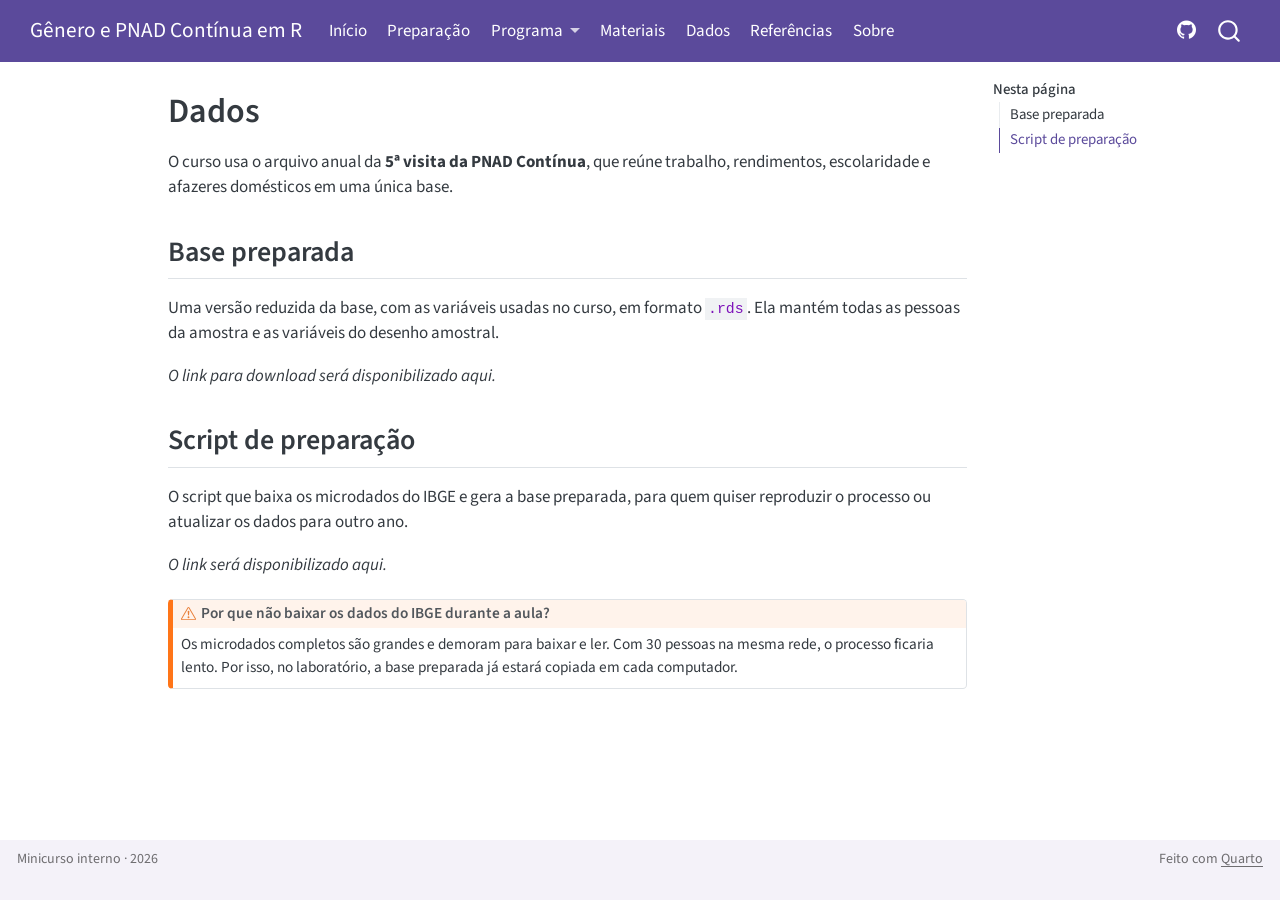
==== dados.html @ da79ea9b "Built site for gh-pages" ====
<!DOCTYPE html>
<html xmlns="http://www.w3.org/1999/xhtml" lang="pt" xml:lang="pt"><head>

<meta charset="utf-8">
<meta name="generator" content="quarto-1.10.18">

<meta name="viewport" content="width=device-width, initial-scale=1.0, user-scalable=yes">


<title>Dados – Gênero e PNAD Contínua em R</title>
<style>
/* Default styles provided by pandoc.
** See https://pandoc.org/MANUAL.html#variables-for-html for config info.
*/
span.smallcaps{font-variant: small-caps;}
div.columns{display: flex; gap: 1.5em;}
div.column{flex: auto;}
@media screen {
div.columns{gap: min(4vw, 1.5em);}
div.column{overflow-x: auto;}
}
div.hanging-indent{margin-left: 1.5em; text-indent: -1.5em;}
ul.task-list{list-style: none;}
ul.task-list li input[type="checkbox"] {
  width: 0.8em;
  margin: 0 0.8em 0.2em -1em; /* quarto-specific, see https://github.com/quarto-dev/quarto-cli/issues/4556 */ 
  vertical-align: middle;
}
</style>


<script src="site_libs/quarto-nav/quarto-nav.js"></script>
<script src="site_libs/quarto-nav/headroom.min.js"></script>
<script src="site_libs/clipboard/clipboard.min.js"></script>
<script src="site_libs/quarto-search/autocomplete.umd.js"></script>
<script src="site_libs/quarto-search/fuse.min.js"></script>
<script src="site_libs/quarto-search/quarto-search.js"></script>
<meta name="quarto:offset" content="./">
<script src="site_libs/quarto-html/quarto.js" type="module"></script>
<script src="site_libs/quarto-html/tabsets/tabsets.js" type="module"></script>
<script src="site_libs/quarto-html/popper.min.js"></script>
<script src="site_libs/quarto-html/tippy.umd.min.js"></script>
<script src="site_libs/quarto-html/anchor.min.js"></script>
<link href="site_libs/quarto-html/tippy.css" rel="stylesheet">
<link href="site_libs/quarto-html/quarto-syntax-highlighting-64a204ab8560d761af7679ceaba22944.css" rel="stylesheet" id="quarto-text-highlighting-styles">
<script src="site_libs/bootstrap/bootstrap.min.js"></script>
<link href="site_libs/bootstrap/bootstrap-icons.css" rel="stylesheet">
<link href="site_libs/bootstrap/bootstrap-3ebdaf4cea9aa4f282991ccc1f4b893b.min.css" rel="stylesheet" append-hash="true" id="quarto-bootstrap" data-mode="light">
<script id="quarto-search-options" type="application/json">{
  "location": "navbar",
  "copy-button": false,
  "collapse-after": 3,
  "panel-placement": "end",
  "type": "overlay",
  "limit": 50,
  "keyboard-shortcut": [
    "f",
    "/",
    "s"
  ],
  "show-item-context": false,
  "language": {
    "search-no-results-text": "Nenhum resultado",
    "search-matching-documents-text": "documentos correspondentes",
    "search-copy-link-title": "Copiar link para a busca",
    "search-hide-matches-text": "Esconder correspondências adicionais",
    "search-more-match-text": "mais correspondência neste documento",
    "search-more-matches-text": "mais correspondências neste documento",
    "search-clear-button-title": "Limpar",
    "search-text-placeholder": "",
    "search-detached-cancel-button-title": "Cancelar",
    "search-submit-button-title": "Enviar",
    "search-label": "Procurar"
  }
}</script>
<meta name="robots" content="noindex, nofollow">


<link rel="stylesheet" href="styles.css">
</head>

<body class="nav-fixed quarto-light">

<div id="quarto-search-results"></div>
  <header id="quarto-header" class="headroom fixed-top">
    <nav class="navbar navbar-expand-lg " data-bs-theme="dark">
      <div class="navbar-container container-fluid">
      <div class="navbar-brand-container mx-auto">
    <a class="navbar-brand" href="./index.html">
    <span class="navbar-title">Gênero e PNAD Contínua em R</span>
    </a>
  </div>
            <div id="quarto-search" class="" title="Procurar"></div>
          <button class="navbar-toggler" type="button" data-bs-toggle="collapse" data-bs-target="#navbarCollapse" aria-controls="navbarCollapse" role="menu" aria-expanded="false" aria-label="Alternar de navegação" onclick="if (window.quartoToggleHeadroom) { window.quartoToggleHeadroom(); }">
  <span class="navbar-toggler-icon"></span>
</button>
          <div class="collapse navbar-collapse" id="navbarCollapse">
            <ul class="navbar-nav navbar-nav-scroll me-auto">
  <li class="nav-item">
    <a class="nav-link" href="./index.html"> 
<span class="menu-text">Início</span></a>
  </li>  
  <li class="nav-item">
    <a class="nav-link" href="./preparacao.html"> 
<span class="menu-text">Preparação</span></a>
  </li>  
  <li class="nav-item dropdown ">
    <a class="nav-link dropdown-toggle" href="#" id="nav-menu-programa" role="link" data-bs-toggle="dropdown" aria-expanded="false">
 <span class="menu-text">Programa</span>
    </a>
    <ul class="dropdown-menu" aria-labelledby="nav-menu-programa">    
        <li>
    <a class="dropdown-item" href="./dia1.html">
 <span class="dropdown-text">Dia 1: da pergunta aos dados</span></a>
  </li>  
        <li>
    <a class="dropdown-item" href="./dia2.html">
 <span class="dropdown-text">Dia 2: dos dados às conclusões</span></a>
  </li>  
        <li>
    <a class="dropdown-item" href="./relatorio.html">
 <span class="dropdown-text">Relatório final</span></a>
  </li>  
    </ul>
  </li>
  <li class="nav-item">
    <a class="nav-link" href="./materiais.html"> 
<span class="menu-text">Materiais</span></a>
  </li>  
  <li class="nav-item">
    <a class="nav-link active" href="./dados.html" aria-current="page"> 
<span class="menu-text">Dados</span></a>
  </li>  
  <li class="nav-item">
    <a class="nav-link" href="./referencias.html"> 
<span class="menu-text">Referências</span></a>
  </li>  
  <li class="nav-item">
    <a class="nav-link" href="./about.html"> 
<span class="menu-text">Sobre</span></a>
  </li>  
</ul>
            <ul class="navbar-nav navbar-nav-scroll ms-auto">
  <li class="nav-item compact">
    <a class="nav-link" href="https://github.com/LincolnTSilva/minicurso-genero-pnadc"> <i class="bi bi-github" role="img" aria-label="Repositório no GitHub">
</i> 
<span class="menu-text"></span></a>
  </li>  
</ul>
          </div> <!-- /navcollapse -->
            <div class="quarto-navbar-tools">
</div>
      </div> <!-- /container-fluid -->
    </nav>
</header>
<!-- content -->
<div id="quarto-content" class="quarto-container page-columns page-rows-contents page-layout-article page-navbar">
<!-- sidebar -->
<!-- margin-sidebar -->
    <div id="quarto-margin-sidebar" class="sidebar margin-sidebar">
        <nav id="TOC" role="doc-toc" class="toc-active">
    <h2 id="toc-title">Nesta página</h2>
   
  <ul>
  <li><a href="#base-preparada" id="toc-base-preparada" class="nav-link active" data-scroll-target="#base-preparada">Base preparada</a></li>
  <li><a href="#script-de-preparação" id="toc-script-de-preparação" class="nav-link" data-scroll-target="#script-de-preparação">Script de preparação</a></li>
  </ul>
</nav>
    </div>
<!-- main -->
<main class="content" id="quarto-document-content">

<header id="title-block-header" class="quarto-title-block default">
<div class="quarto-title">
<h1 class="title">Dados</h1>
</div>



<div class="quarto-title-meta">

    
  
    
  </div>
  


</header>


<p>O curso usa o arquivo anual da <strong>5ª visita da PNAD Contínua</strong>, que reúne trabalho, rendimentos, escolaridade e afazeres domésticos em uma única base.</p>
<section id="base-preparada" class="level2">
<h2 class="anchored" data-anchor-id="base-preparada">Base preparada</h2>
<p>Uma versão reduzida da base, com as variáveis usadas no curso, em formato <code>.rds</code>. Ela mantém todas as pessoas da amostra e as variáveis do desenho amostral.</p>
<p><em>O link para download será disponibilizado aqui.</em></p>
</section>
<section id="script-de-preparação" class="level2">
<h2 class="anchored" data-anchor-id="script-de-preparação">Script de preparação</h2>
<p>O script que baixa os microdados do IBGE e gera a base preparada, para quem quiser reproduzir o processo ou atualizar os dados para outro ano.</p>
<p><em>O link será disponibilizado aqui.</em></p>
<div class="callout callout-style-default callout-warning callout-titled">
<div class="callout-header d-flex align-content-center">
<div class="callout-icon-container">
<i class="callout-icon"></i>
</div>
<div class="callout-title-container flex-fill">
<span class="screen-reader-only">Aviso</span>Por que não baixar os dados do IBGE durante a aula?
</div>
</div>
<div class="callout-body-container callout-body">
<p>Os microdados completos são grandes e demoram para baixar e ler. Com 30 pessoas na mesma rede, o processo ficaria lento. Por isso, no laboratório, a base preparada já estará copiada em cada computador.</p>
</div>
</div>


</section>

<a onclick="window.scrollTo(0, 0); return false;" role="button" id="quarto-back-to-top"><i class="bi bi-arrow-up"></i> De volta ao topo</a></main> <!-- /main -->
<script id="quarto-html-after-body" type="application/javascript">
  window.document.addEventListener("DOMContentLoaded", function (event) {
    const icon = "";
    const anchorJS = new window.AnchorJS();
    anchorJS.options = {
      placement: 'right',
      icon: icon
    };
    anchorJS.add('.anchored');
    const isCodeAnnotation = (el) => {
      for (const clz of el.classList) {
        if (clz.startsWith('code-annotation-')) {                     
          return true;
        }
      }
      return false;
    }
    const onCopySuccess = function(e) {
      // button target
      const button = e.trigger;
      // don't keep focus
      button.blur();
      // flash "checked"
      button.classList.add('code-copy-button-checked');
      var currentTitle = button.getAttribute("title");
      button.setAttribute("title", "Copiada");
      let tooltip;
      if (window.bootstrap) {
        button.setAttribute("data-bs-toggle", "tooltip");
        button.setAttribute("data-bs-placement", "left");
        button.setAttribute("data-bs-title", "Copiada");
        tooltip = new bootstrap.Tooltip(button, 
          { trigger: "manual", 
            customClass: "code-copy-button-tooltip",
            offset: [0, -8]});
        tooltip.show();    
      }
      setTimeout(function() {
        if (tooltip) {
          tooltip.hide();
          button.removeAttribute("data-bs-title");
          button.removeAttribute("data-bs-toggle");
          button.removeAttribute("data-bs-placement");
        }
        button.setAttribute("title", currentTitle);
        button.classList.remove('code-copy-button-checked');
      }, 1000);
      // clear code selection
      e.clearSelection();
    }
    const getTextToCopy = function(trigger) {
      const outerScaffold = trigger.parentElement.cloneNode(true);
      const codeEl = outerScaffold.querySelector('code');
      for (const childEl of codeEl.children) {
        if (isCodeAnnotation(childEl)) {
          childEl.remove();
        }
      }
      return codeEl.innerText;
    }
    const clipboard = new window.ClipboardJS('.code-copy-button:not([data-in-quarto-modal])', {
      text: getTextToCopy
    });
    clipboard.on('success', onCopySuccess);
    if (window.document.getElementById('quarto-embedded-source-code-modal')) {
      const clipboardModal = new window.ClipboardJS('.code-copy-button[data-in-quarto-modal]', {
        text: getTextToCopy,
        container: window.document.getElementById('quarto-embedded-source-code-modal')
      });
      clipboardModal.on('success', onCopySuccess);
    }
      var localhostRegex = new RegExp(/^(?:http|https):\/\/localhost\:?[0-9]*\//);
      var mailtoRegex = new RegExp(/^mailto:/);
        var filterRegex = new RegExp("https:\/\/lincolntsilva\.github\.io\/minicurso-genero-pnadc\/");
      var isInternal = (href) => {
          return filterRegex.test(href) || localhostRegex.test(href) || mailtoRegex.test(href);
      }
      // Inspect non-navigation links and adorn them if external
     var links = window.document.querySelectorAll('a[href]:not(.nav-link):not(.navbar-brand):not(.toc-action):not(.sidebar-link):not(.sidebar-item-toggle):not(.pagination-link):not(.no-external):not([aria-hidden]):not(.dropdown-item):not(.quarto-navigation-tool):not(.about-link)');
      for (var i=0; i<links.length; i++) {
        const link = links[i];
        if (!isInternal(link.href)) {
          // undo the damage that might have been done by quarto-nav.js in the case of
          // links that we want to consider external
          if (link.dataset.originalHref !== undefined) {
            link.href = link.dataset.originalHref;
          }
        }
      }
    function tippyHover(el, contentFn, onTriggerFn, onUntriggerFn) {
      const config = {
        allowHTML: true,
        maxWidth: 500,
        delay: 100,
        arrow: false,
        appendTo: function(el) {
            return el.parentElement;
        },
        interactive: true,
        interactiveBorder: 10,
        theme: 'quarto',
        placement: 'bottom-start',
      };
      if (contentFn) {
        config.content = contentFn;
      }
      if (onTriggerFn) {
        config.onTrigger = onTriggerFn;
      }
      if (onUntriggerFn) {
        config.onUntrigger = onUntriggerFn;
      }
      window.tippy(el, config); 
    }
    const noterefs = window.document.querySelectorAll('a[role="doc-noteref"]');
    for (var i=0; i<noterefs.length; i++) {
      const ref = noterefs[i];
      tippyHover(ref, function() {
        // use id or data attribute instead here
        let href = ref.getAttribute('data-footnote-href') || ref.getAttribute('href');
        try { href = new URL(href).hash; } catch {}
        const id = href.replace(/^#\/?/, "");
        const note = window.document.getElementById(id);
        if (note) {
          return note.innerHTML;
        } else {
          return "";
        }
      });
    }
    const xrefs = window.document.querySelectorAll('a.quarto-xref');
    const processXRef = (id, note) => {
      // Strip column container classes
      const stripColumnClz = (el) => {
        el.classList.remove("page-full", "page-columns");
        if (el.children) {
          for (const child of el.children) {
            stripColumnClz(child);
          }
        }
      }
      stripColumnClz(note)
      if (id === null || id.startsWith('sec-')) {
        // Special case sections, only their first couple elements
        const container = document.createElement("div");
        if (note.children && note.children.length > 2) {
          container.appendChild(note.children[0].cloneNode(true));
          for (let i = 1; i < note.children.length; i++) {
            const child = note.children[i];
            if (child.tagName === "P" && child.innerText === "") {
              continue;
            } else {
              container.appendChild(child.cloneNode(true));
              break;
            }
          }
          if (window.Quarto?.typesetMath) {
            window.Quarto.typesetMath(container);
          }
          return container.innerHTML
        } else {
          if (window.Quarto?.typesetMath) {
            window.Quarto.typesetMath(note);
          }
          return note.innerHTML;
        }
      } else {
        // Remove any anchor links if they are present
        const anchorLink = note.querySelector('a.anchorjs-link');
        if (anchorLink) {
          anchorLink.remove();
        }
        if (window.Quarto?.typesetMath) {
          window.Quarto.typesetMath(note);
        }
        if (note.classList.contains("callout")) {
          return note.outerHTML;
        } else {
          return note.innerHTML;
        }
      }
    }
    for (var i=0; i<xrefs.length; i++) {
      const xref = xrefs[i];
      tippyHover(xref, undefined, function(instance) {
        instance.disable();
        let url = xref.getAttribute('href');
        let hash = undefined; 
        if (url.startsWith('#')) {
          hash = url;
        } else {
          try { hash = new URL(url).hash; } catch {}
        }
        if (hash) {
          const id = hash.replace(/^#\/?/, "");
          const note = window.document.getElementById(id);
          if (note !== null) {
            try {
              const html = processXRef(id, note.cloneNode(true));
              instance.setContent(html);
            } finally {
              instance.enable();
              instance.show();
            }
          } else {
            // See if we can fetch this
            fetch(url.split('#')[0])
            .then(res => res.text())
            .then(html => {
              const parser = new DOMParser();
              const htmlDoc = parser.parseFromString(html, "text/html");
              const note = htmlDoc.getElementById(id);
              if (note !== null) {
                const html = processXRef(id, note);
                instance.setContent(html);
              } 
            }).finally(() => {
              instance.enable();
              instance.show();
            });
          }
        } else {
          // See if we can fetch a full url (with no hash to target)
          // This is a special case and we should probably do some content thinning / targeting
          fetch(url)
          .then(res => res.text())
          .then(html => {
            const parser = new DOMParser();
            const htmlDoc = parser.parseFromString(html, "text/html");
            const note = htmlDoc.querySelector('main.content');
            if (note !== null) {
              // This should only happen for chapter cross references
              // (since there is no id in the URL)
              // remove the first header
              if (note.children.length > 0 && note.children[0].tagName === "HEADER") {
                note.children[0].remove();
              }
              const html = processXRef(null, note);
              instance.setContent(html);
            } 
          }).finally(() => {
            instance.enable();
            instance.show();
          });
        }
      }, function(instance) {
      });
    }
        let selectedAnnoteEl;
        const selectorForAnnotation = ( cell, annotation) => {
          let cellAttr = 'data-code-cell="' + cell + '"';
          let lineAttr = 'data-code-annotation="' +  annotation + '"';
          const selector = 'span[' + cellAttr + '][' + lineAttr + ']';
          return selector;
        }
        const selectCodeLines = (annoteEl) => {
          const doc = window.document;
          const targetCell = annoteEl.getAttribute("data-target-cell");
          const targetAnnotation = annoteEl.getAttribute("data-target-annotation");
          const annoteSpan = window.document.querySelector(selectorForAnnotation(targetCell, targetAnnotation));
          const lines = annoteSpan.getAttribute("data-code-lines").split(",");
          const lineIds = lines.map((line) => {
            return targetCell + "-" + line;
          })
          let top = null;
          let height = null;
          let parent = null;
          if (lineIds.length > 0) {
              //compute the position of the single el (top and bottom and make a div)
              const el = window.document.getElementById(lineIds[0]);
              top = el.offsetTop;
              height = el.offsetHeight;
              parent = el.parentElement.parentElement;
            if (lineIds.length > 1) {
              const lastEl = window.document.getElementById(lineIds[lineIds.length - 1]);
              const bottom = lastEl.offsetTop + lastEl.offsetHeight;
              height = bottom - top;
            }
            if (top !== null && height !== null && parent !== null) {
              // cook up a div (if necessary) and position it 
              let div = window.document.getElementById("code-annotation-line-highlight");
              if (div === null) {
                div = window.document.createElement("div");
                div.setAttribute("id", "code-annotation-line-highlight");
                div.style.position = 'absolute';
                parent.appendChild(div);
              }
              div.style.top = top - 2 + "px";
              div.style.height = height + 4 + "px";
              div.style.left = 0;
              let gutterDiv = window.document.getElementById("code-annotation-line-highlight-gutter");
              if (gutterDiv === null) {
                gutterDiv = window.document.createElement("div");
                gutterDiv.setAttribute("id", "code-annotation-line-highlight-gutter");
                gutterDiv.style.position = 'absolute';
                const codeCell = window.document.getElementById(targetCell);
                const gutter = codeCell.querySelector('.code-annotation-gutter');
                gutter.appendChild(gutterDiv);
              }
              gutterDiv.style.top = top - 2 + "px";
              gutterDiv.style.height = height + 4 + "px";
            }
            selectedAnnoteEl = annoteEl;
          }
        };
        const unselectCodeLines = () => {
          const elementsIds = ["code-annotation-line-highlight", "code-annotation-line-highlight-gutter"];
          elementsIds.forEach((elId) => {
            const div = window.document.getElementById(elId);
            if (div) {
              div.remove();
            }
          });
          selectedAnnoteEl = undefined;
        };
          // Handle positioning of the toggle
      window.addEventListener(
        "resize",
        throttle(() => {
          elRect = undefined;
          if (selectedAnnoteEl) {
            selectCodeLines(selectedAnnoteEl);
          }
        }, 10)
      );
      function throttle(fn, ms) {
      let throttle = false;
      let timer;
        return (...args) => {
          if(!throttle) { // first call gets through
              fn.apply(this, args);
              throttle = true;
          } else { // all the others get throttled
              if(timer) clearTimeout(timer); // cancel #2
              timer = setTimeout(() => {
                fn.apply(this, args);
                timer = throttle = false;
              }, ms);
          }
        };
      }
        // Attach click handler to the DT
        const annoteDls = window.document.querySelectorAll('dt[data-target-cell]');
        for (const annoteDlNode of annoteDls) {
          annoteDlNode.addEventListener('click', (event) => {
            const clickedEl = event.target;
            if (clickedEl !== selectedAnnoteEl) {
              unselectCodeLines();
              const activeEl = window.document.querySelector('dt[data-target-cell].code-annotation-active');
              if (activeEl) {
                activeEl.classList.remove('code-annotation-active');
              }
              selectCodeLines(clickedEl);
              clickedEl.classList.add('code-annotation-active');
            } else {
              // Unselect the line
              unselectCodeLines();
              clickedEl.classList.remove('code-annotation-active');
            }
          });
        }
    const findCites = (el) => {
      const parentEl = el.parentElement;
      if (parentEl) {
        const cites = parentEl.dataset.cites;
        if (cites) {
          return {
            el,
            cites: cites.split(' ')
          };
        } else {
          return findCites(el.parentElement)
        }
      } else {
        return undefined;
      }
    };
    var bibliorefs = window.document.querySelectorAll('a[role="doc-biblioref"]');
    for (var i=0; i<bibliorefs.length; i++) {
      const ref = bibliorefs[i];
      const citeInfo = findCites(ref);
      if (citeInfo) {
        tippyHover(citeInfo.el, function() {
          var popup = window.document.createElement('div');
          citeInfo.cites.forEach(function(cite) {
            var citeDiv = window.document.createElement('div');
            citeDiv.classList.add('hanging-indent');
            citeDiv.classList.add('csl-entry');
            var biblioDiv = window.document.getElementById('ref-' + cite);
            if (biblioDiv) {
              citeDiv.innerHTML = biblioDiv.innerHTML;
            }
            popup.appendChild(citeDiv);
          });
          return popup.innerHTML;
        });
      }
    }
  });
  </script>
</div> <!-- /content -->
<footer class="footer">
  <div class="nav-footer">
    <div class="nav-footer-left">
<p>Minicurso interno · 2026</p>
</div>   
    <div class="nav-footer-center">
      &nbsp;
    </div>
    <div class="nav-footer-right">
<p>Feito com <a href="https://quarto.org">Quarto</a></p>
</div>
  </div>
</footer>




</body></html>
---- site_libs/quarto-html/tippy.css ----
.tippy-box[data-animation=fade][data-state=hidden]{opacity:0}[data-tippy-root]{max-width:calc(100vw - 10px)}.tippy-box{position:relative;background-color:#333;color:#fff;border-radius:4px;font-size:14px;line-height:1.4;white-space:normal;outline:0;transition-property:transform,visibility,opacity}.tippy-box[data-placement^=top]>.tippy-arrow{bottom:0}.tippy-box[data-placement^=top]>.tippy-arrow:before{bottom:-7px;left:0;border-width:8px 8px 0;border-top-color:initial;transform-origin:center top}.tippy-box[data-placement^=bottom]>.tippy-arrow{top:0}.tippy-box[data-placement^=bottom]>.tippy-arrow:before{top:-7px;left:0;border-width:0 8px 8px;border-bottom-color:initial;transform-origin:center bottom}.tippy-box[data-placement^=left]>.tippy-arrow{right:0}.tippy-box[data-placement^=left]>.tippy-arrow:before{border-width:8px 0 8px 8px;border-left-color:initial;right:-7px;transform-origin:center left}.tippy-box[data-placement^=right]>.tippy-arrow{left:0}.tippy-box[data-placement^=right]>.tippy-arrow:before{left:-7px;border-width:8px 8px 8px 0;border-right-color:initial;transform-origin:center right}.tippy-box[data-inertia][data-state=visible]{transition-timing-function:cubic-bezier(.54,1.5,.38,1.11)}.tippy-arrow{width:16px;height:16px;color:#333}.tippy-arrow:before{content:"";position:absolute;border-color:transparent;border-style:solid}.tippy-content{position:relative;padding:5px 9px;z-index:1}
---- site_libs/quarto-html/quarto-syntax-highlighting-64a204ab8560d761af7679ceaba22944.css ----
/* quarto syntax highlight colors */
:root {
  --quarto-hl-ot-color: #003B4F;
  --quarto-hl-at-color: #657422;
  --quarto-hl-ss-color: #20794D;
  --quarto-hl-an-color: #5E5E5E;
  --quarto-hl-fu-color: #4758AB;
  --quarto-hl-st-color: #20794D;
  --quarto-hl-cf-color: #003B4F;
  --quarto-hl-op-color: #5E5E5E;
  --quarto-hl-er-color: #AD0000;
  --quarto-hl-bn-color: #AD0000;
  --quarto-hl-al-color: #AD0000;
  --quarto-hl-va-color: #111111;
  --quarto-hl-bu-color: inherit;
  --quarto-hl-ex-color: inherit;
  --quarto-hl-pp-color: #AD0000;
  --quarto-hl-in-color: #5E5E5E;
  --quarto-hl-vs-color: #20794D;
  --quarto-hl-wa-color: #5E5E5E;
  --quarto-hl-do-color: #5E5E5E;
  --quarto-hl-im-color: #00769E;
  --quarto-hl-ch-color: #20794D;
  --quarto-hl-dt-color: #AD0000;
  --quarto-hl-fl-color: #AD0000;
  --quarto-hl-co-color: #5E5E5E;
  --quarto-hl-cv-color: #5E5E5E;
  --quarto-hl-cn-color: #8f5902;
  --quarto-hl-sc-color: #5E5E5E;
  --quarto-hl-dv-color: #AD0000;
  --quarto-hl-kw-color: #003B4F;
}

/* other quarto variables */
:root {
  --quarto-font-monospace: SFMono-Regular, Menlo, Monaco, Consolas, "Liberation Mono", "Courier New", monospace;
}

/* syntax highlight based on Pandoc's rules */
pre > code.sourceCode > span {
  color: #003B4F;
}

code.sourceCode > span {
  color: #003B4F;
}

div.sourceCode,
div.sourceCode pre.sourceCode {
  color: #003B4F;
}

/* Normal */
code span {
  color: #003B4F;
}

/* Alert */
code span.al {
  color: #AD0000;
  font-style: inherit;
}

/* Annotation */
code span.an {
  color: #5E5E5E;
  font-style: inherit;
}

/* Attribute */
code span.at {
  color: #657422;
  font-style: inherit;
}

/* BaseN */
code span.bn {
  color: #AD0000;
  font-style: inherit;
}

/* BuiltIn */
code span.bu {
  font-style: inherit;
}

/* ControlFlow */
code span.cf {
  color: #003B4F;
  font-weight: bold;
  font-style: inherit;
}

/* Char */
code span.ch {
  color: #20794D;
  font-style: inherit;
}

/* Constant */
code span.cn {
  color: #8f5902;
  font-style: inherit;
}

/* Comment */
code span.co {
  color: #5E5E5E;
  font-style: inherit;
}

/* CommentVar */
code span.cv {
  color: #5E5E5E;
  font-style: italic;
}

/* Documentation */
code span.do {
  color: #5E5E5E;
  font-style: italic;
}

/* DataType */
code span.dt {
  color: #AD0000;
  font-style: inherit;
}

/* DecVal */
code span.dv {
  color: #AD0000;
  font-style: inherit;
}

/* Error */
code span.er {
  color: #AD0000;
  font-style: inherit;
}

/* Extension */
code span.ex {
  font-style: inherit;
}

/* Float */
code span.fl {
  color: #AD0000;
  font-style: inherit;
}

/* Function */
code span.fu {
  color: #4758AB;
  font-style: inherit;
}

/* Import */
code span.im {
  color: #00769E;
  font-style: inherit;
}

/* Information */
code span.in {
  color: #5E5E5E;
  font-style: inherit;
}

/* Keyword */
code span.kw {
  color: #003B4F;
  font-weight: bold;
  font-style: inherit;
}

/* Operator */
code span.op {
  color: #5E5E5E;
  font-style: inherit;
}

/* Other */
code span.ot {
  color: #003B4F;
  font-style: inherit;
}

/* Preprocessor */
code span.pp {
  color: #AD0000;
  font-style: inherit;
}

/* SpecialChar */
code span.sc {
  color: #5E5E5E;
  font-style: inherit;
}

/* SpecialString */
code span.ss {
  color: #20794D;
  font-style: inherit;
}

/* String */
code span.st {
  color: #20794D;
  font-style: inherit;
}

/* Variable */
code span.va {
  color: #111111;
  font-style: inherit;
}

/* VerbatimString */
code span.vs {
  color: #20794D;
  font-style: inherit;
}

/* Warning */
code span.wa {
  color: #5E5E5E;
  font-style: italic;
}

.prevent-inlining {
  content: "</";
}

/*# sourceMappingURL=9d8d5bb603a83b8298b89080a598c93b.css.map */
---- styles.css ----
/* css styles */
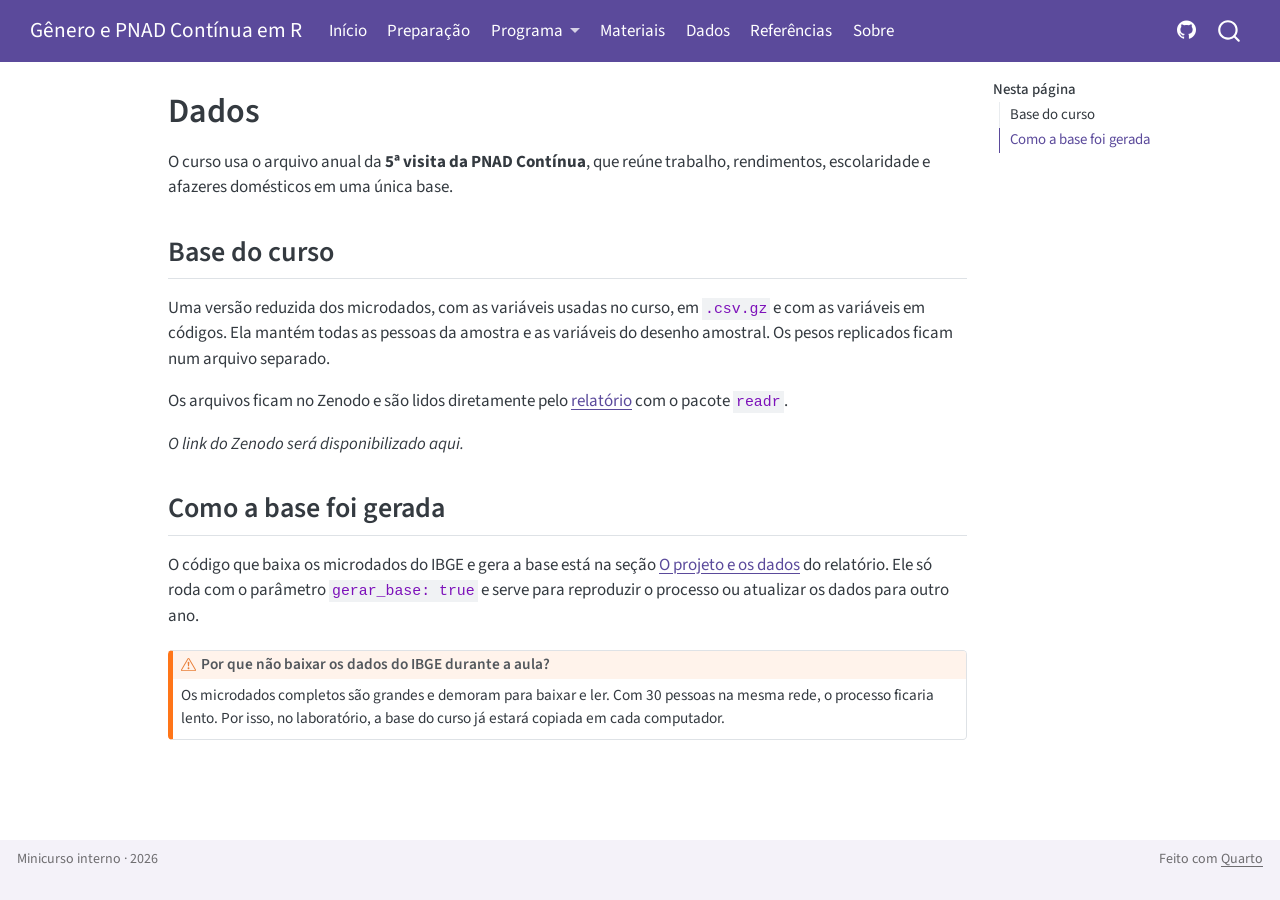
==== commit dcab38d8: "Built site for gh-pages" ====
--- a/dados.html
+++ b/dados.html
@@ -162,8 +162,8 @@
     <h2 id="toc-title">Nesta página</h2>
    
   <ul>
-  <li><a href="#base-preparada" id="toc-base-preparada" class="nav-link active" data-scroll-target="#base-preparada">Base preparada</a></li>
-  <li><a href="#script-de-preparação" id="toc-script-de-preparação" class="nav-link" data-scroll-target="#script-de-preparação">Script de preparação</a></li>
+  <li><a href="#base-do-curso" id="toc-base-do-curso" class="nav-link active" data-scroll-target="#base-do-curso">Base do curso</a></li>
+  <li><a href="#como-a-base-foi-gerada" id="toc-como-a-base-foi-gerada" class="nav-link" data-scroll-target="#como-a-base-foi-gerada">Como a base foi gerada</a></li>
   </ul>
 </nav>
     </div>
@@ -190,15 +190,15 @@
 
 
 <p>O curso usa o arquivo anual da <strong>5ª visita da PNAD Contínua</strong>, que reúne trabalho, rendimentos, escolaridade e afazeres domésticos em uma única base.</p>
-<section id="base-preparada" class="level2">
-<h2 class="anchored" data-anchor-id="base-preparada">Base preparada</h2>
-<p>Uma versão reduzida da base, com as variáveis usadas no curso, em formato <code>.rds</code>. Ela mantém todas as pessoas da amostra e as variáveis do desenho amostral.</p>
-<p><em>O link para download será disponibilizado aqui.</em></p>
+<section id="base-do-curso" class="level2">
+<h2 class="anchored" data-anchor-id="base-do-curso">Base do curso</h2>
+<p>Uma versão reduzida dos microdados, com as variáveis usadas no curso, em <code>.csv.gz</code> e com as variáveis em códigos. Ela mantém todas as pessoas da amostra e as variáveis do desenho amostral. Os pesos replicados ficam num arquivo separado.</p>
+<p>Os arquivos ficam no Zenodo e são lidos diretamente pelo <a href="./relatorio.html">relatório</a> com o pacote <code>readr</code>.</p>
+<p><em>O link do Zenodo será disponibilizado aqui.</em></p>
 </section>
-<section id="script-de-preparação" class="level2">
-<h2 class="anchored" data-anchor-id="script-de-preparação">Script de preparação</h2>
-<p>O script que baixa os microdados do IBGE e gera a base preparada, para quem quiser reproduzir o processo ou atualizar os dados para outro ano.</p>
-<p><em>O link será disponibilizado aqui.</em></p>
+<section id="como-a-base-foi-gerada" class="level2">
+<h2 class="anchored" data-anchor-id="como-a-base-foi-gerada">Como a base foi gerada</h2>
+<p>O código que baixa os microdados do IBGE e gera a base está na seção <a href="./relatorio.html#o-projeto-e-os-dados">O projeto e os dados</a> do relatório. Ele só roda com o parâmetro <code>gerar_base: true</code> e serve para reproduzir o processo ou atualizar os dados para outro ano.</p>
 <div class="callout callout-style-default callout-warning callout-titled">
 <div class="callout-header d-flex align-content-center">
 <div class="callout-icon-container">
@@ -209,7 +209,7 @@
 </div>
 </div>
 <div class="callout-body-container callout-body">
-<p>Os microdados completos são grandes e demoram para baixar e ler. Com 30 pessoas na mesma rede, o processo ficaria lento. Por isso, no laboratório, a base preparada já estará copiada em cada computador.</p>
+<p>Os microdados completos são grandes e demoram para baixar e ler. Com 30 pessoas na mesma rede, o processo ficaria lento. Por isso, no laboratório, a base do curso já estará copiada em cada computador.</p>
 </div>
 </div>
 
